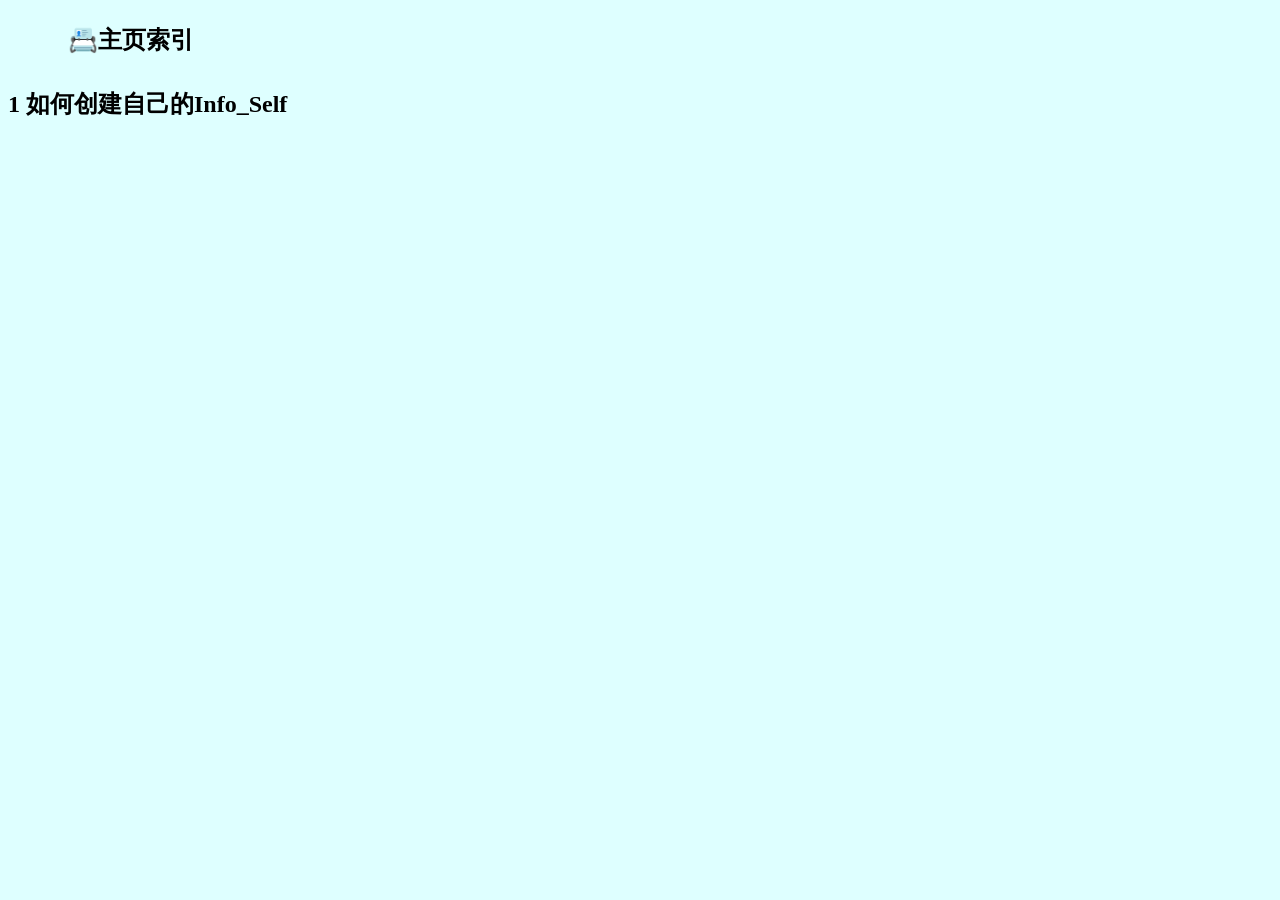
==== docs/index.html @ f38dca60 "添加介绍文件" ====
<!DOCTYPE html>
<html lang="en">
<head>
    <meta charset="UTF-8">
    <meta name="viewport" content="width=device-width, initial-scale=1.0">
    <title>Document</title>
    <link rel="stylesheet" href="index.css">
</head>
<body class="bodyStyle">

    <div class="mainBlock">
        <p class="mainStyle">📇主页索引</p>
    </div>
    
    <a href="creatInfo_Self/creatInfo_Self.html" class="linkStyle">
        <h4>1 如何创建自己的Info_Self</h4>
    </a>
    
</body>
</html>
---- docs/index.css ----
.bodyStyle {
    background-color: rgba(0, 255, 255, 0.128);
}
.mainBlock {
    width: 400px;
    margin-left: 60px;
    text-align: left;
    border-radius: 8px;
    transition: all 0.5s;
    
}

.mainBlock:hover {
    color: orange;
    transform: scale(1.05);
}
.mainStyle {
    font-size: 24px;
    font-weight: bold;
    border-top: 50px;
}   

.linkStyle {
    font-size: 24px;
    color: black;
    text-decoration: none;
    transition: all 0.1s;
}

.linkStyle:hover {
    transform: scale(1.02);
    color: orange;
    
}
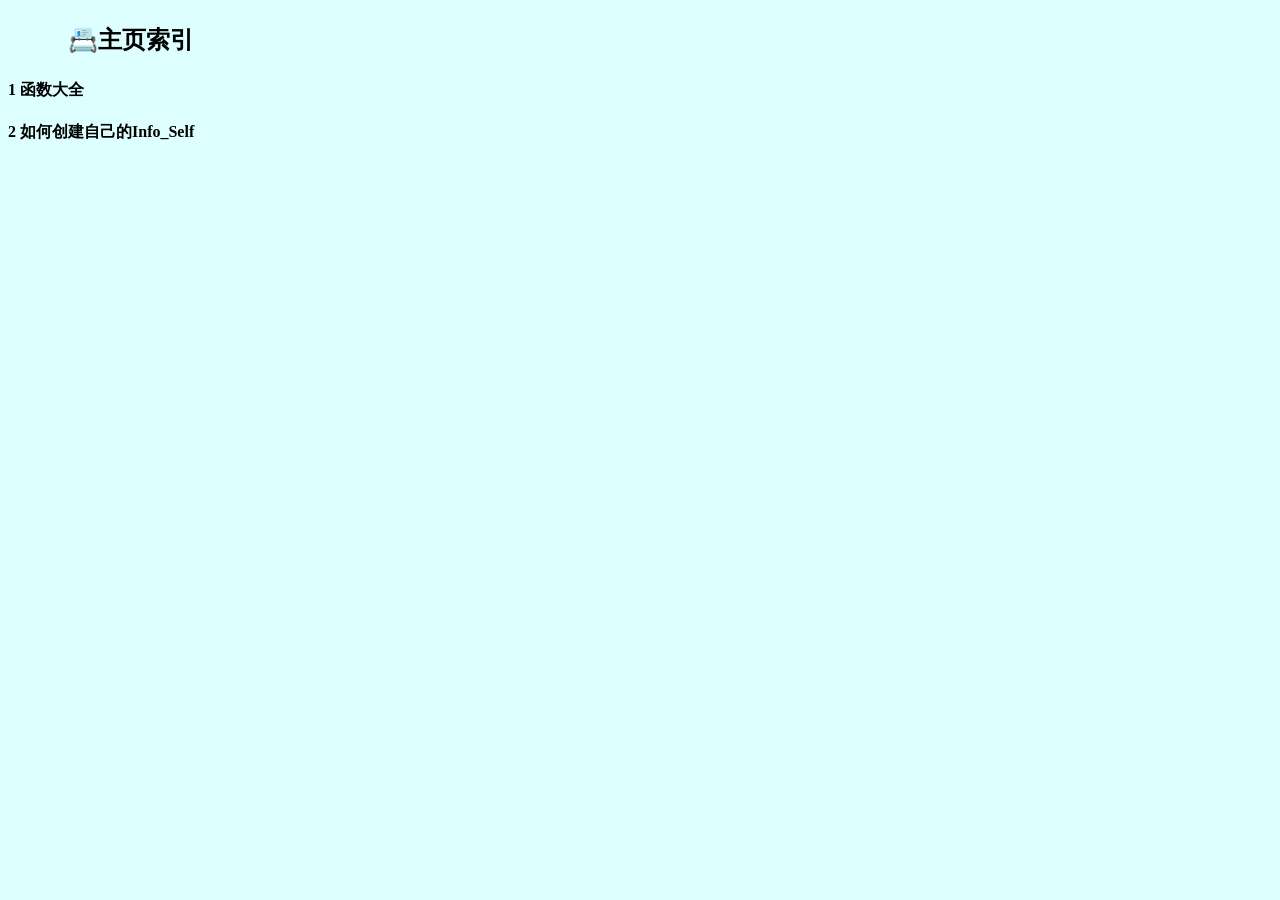
==== commit 8a9a73a2: "增加更多的介绍文件" ====
--- a/docs/index.html
+++ b/docs/index.html
@@ -12,8 +12,12 @@
         <p class="mainStyle">📇主页索引</p>
     </div>
     
-    <a href="creatInfo_Self/creatInfo_Self.html" class="linkStyle">
-        <h4>1 如何创建自己的Info_Self</h4>
+    <a href="func/index.html" class="linkStyle">
+        <h4>1 函数大全</h4>
+    </a>
+
+    <a href="creatInfo_Self/index.html" class="linkStyle">
+        <h4>2 如何创建自己的Info_Self</h4>
     </a>
     
 </body>
--- a/docs/index.css
+++ b/docs/index.css
@@ -21,7 +21,7 @@
 }   
 
 .linkStyle {
-    font-size: 24px;
+    font-size: 16px;
     color: black;
     text-decoration: none;
     transition: all 0.1s;
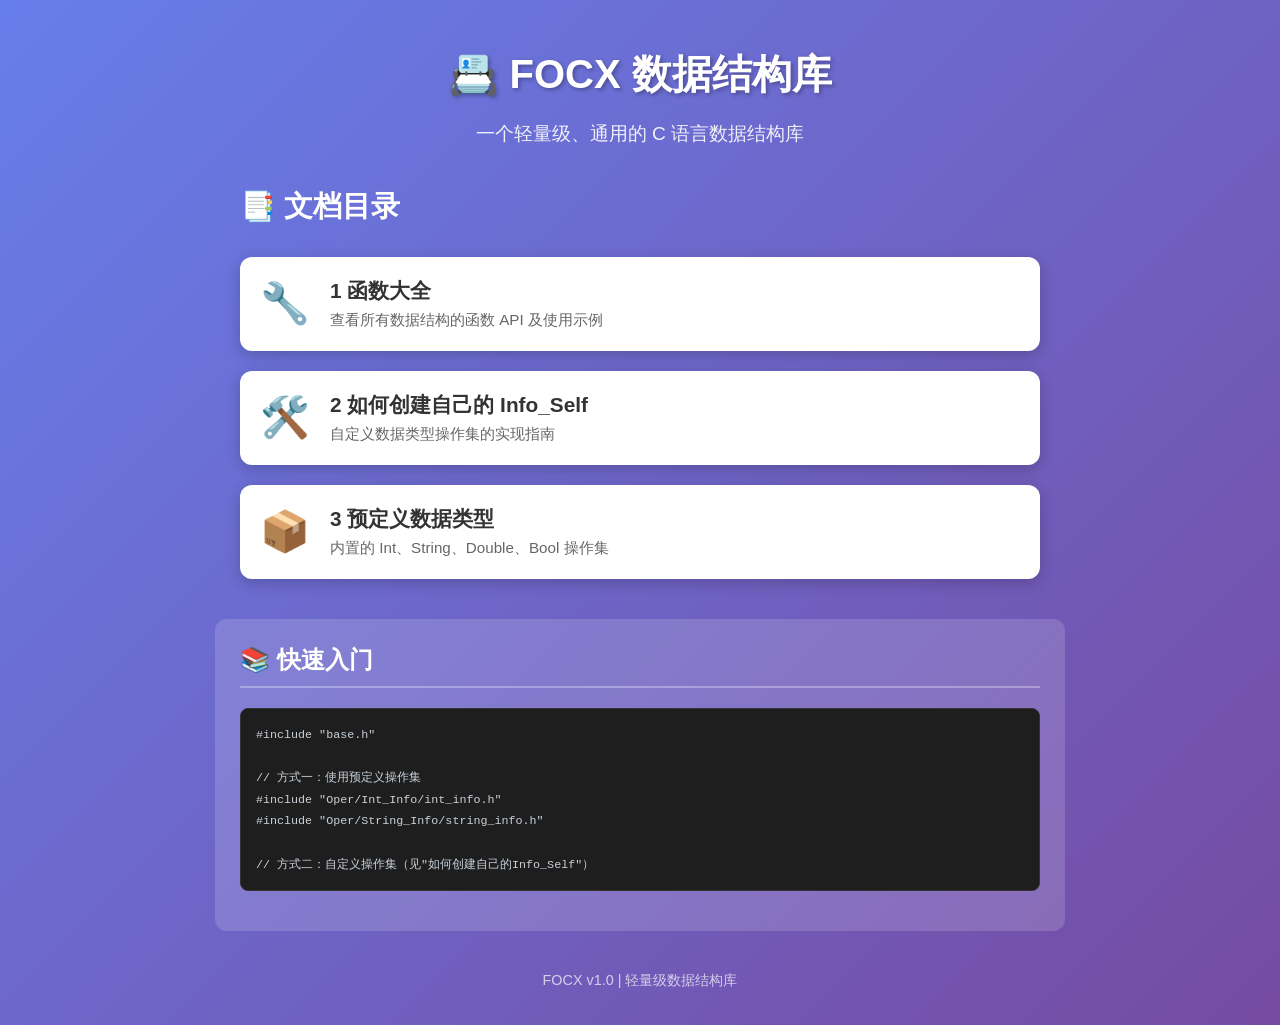
==== commit 3d6638bc: "添加有ai写的docs中的所有介绍文档, 但还有很多需要改动的地方" ====
--- a/docs/index.html
+++ b/docs/index.html
@@ -1,24 +1,73 @@
 <!DOCTYPE html>
-<html lang="en">
+<html lang="zh-CN">
 <head>
     <meta charset="UTF-8">
     <meta name="viewport" content="width=device-width, initial-scale=1.0">
-    <title>Document</title>
+    <title>FOCX 数据结构库 - 文档首页</title>
     <link rel="stylesheet" href="index.css">
+    <!-- Prism.js 代码高亮 -->
+    <link href="https://cdn.bootcdn.net/ajax/libs/prism/1.29.0/themes/prism-tomorrow.min.css" rel="stylesheet" />
 </head>
 <body class="bodyStyle">
-
+    <div class="header">
+        <h1 class="title">📇 FOCX 数据结构库</h1>
+        <p class="subtitle">一个轻量级、通用的 C 语言数据结构库</p>
+    </div>
+    
     <div class="mainBlock">
-        <p class="mainStyle">📇主页索引</p>
+        <p class="mainStyle">📑 文档目录</p>
     </div>
     
     <a href="func/index.html" class="linkStyle">
-        <h4>1 函数大全</h4>
+        <div class="menuItem">
+            <span class="menuIcon">🔧</span>
+            <div class="menuContent">
+                <h3>1 函数大全</h3>
+                <p>查看所有数据结构的函数 API 及使用示例</p>
+            </div>
+        </div>
     </a>
 
     <a href="creatInfo_Self/index.html" class="linkStyle">
-        <h4>2 如何创建自己的Info_Self</h4>
+        <div class="menuItem">
+            <span class="menuIcon">🛠️</span>
+            <div class="menuContent">
+                <h3>2 如何创建自己的 Info_Self</h3>
+                <p>自定义数据类型操作集的实现指南</p>
+            </div>
+        </div>
     </a>
-    
+
+    <a href="func/Oper/index.html" class="linkStyle">
+        <div class="menuItem">
+            <span class="menuIcon">📦</span>
+            <div class="menuContent">
+                <h3>3 预定义数据类型</h3>
+                <p>内置的 Int、String、Double、Bool 操作集</p>
+            </div>
+        </div>
+    </a>
+
+    <div class="section">
+        <h2>📚 快速入门</h2>
+        <div class="codeBlock">
+<pre class="language-c"><code>#include "base.h"
+
+// 方式一：使用预定义操作集
+#include "Oper/Int_Info/int_info.h"
+#include "Oper/String_Info/string_info.h"
+
+// 方式二：自定义操作集（见"如何创建自己的Info_Self"）</code></pre>
+        </div>
+    </div>
+
+    <div class="footer">
+        <p>FOCX v1.0 | 轻量级数据结构库</p>
+    </div>
+
+    <!-- Prism.js -->
+    <script src="https://cdn.bootcdn.net/ajax/libs/prism/1.29.0/prism.min.js"></script>
+    <script src="https://cdn.bootcdn.net/ajax/libs/prism/1.29.0/components/prism-c.min.js"></script>
+    <script src="index.js"></script>
 </body>
 </html>
--- a/docs/index.css
+++ b/docs/index.css
@@ -1,34 +1,180 @@
 .bodyStyle {
-    background-color: rgba(0, 255, 255, 0.128);
-}
-.mainBlock {
-    width: 400px;
-    margin-left: 60px;
-    text-align: left;
-    border-radius: 8px;
-    transition: all 0.5s;
-    
+    background: linear-gradient(135deg, #667eea 0%, #764ba2 100%);
+    min-height: 100vh;
+    margin: 0;
+    padding: 20px;
+    font-family: -apple-system, BlinkMacSystemFont, 'Segoe UI', Roboto, sans-serif;
 }
 
-.mainBlock:hover {
-    color: orange;
-    transform: scale(1.05);
+.header {
+    text-align: center;
+    color: white;
+    margin-bottom: 40px;
 }
+
+.title {
+    font-size: 2.5em;
+    margin-bottom: 10px;
+    text-shadow: 2px 2px 4px rgba(0,0,0,0.3);
+}
+
+.subtitle {
+    font-size: 1.2em;
+    opacity: 0.9;
+}
+
+.mainBlock {
+    max-width: 800px;
+    margin: 0 auto 30px;
+    text-align: left;
+}
+
 .mainStyle {
-    font-size: 24px;
+    font-size: 1.8em;
     font-weight: bold;
-    border-top: 50px;
-}   
+    color: white;
+    margin: 0;
+}
 
 .linkStyle {
-    font-size: 16px;
-    color: black;
+    display: block;
     text-decoration: none;
-    transition: all 0.1s;
+    max-width: 800px;
+    margin: 0 auto 20px;
 }
 
-.linkStyle:hover {
-    transform: scale(1.02);
-    color: orange;
-    
+.menuItem {
+    background: white;
+    border-radius: 12px;
+    padding: 20px;
+    display: flex;
+    align-items: center;
+    box-shadow: 0 4px 15px rgba(0,0,0,0.2);
+    transition: all 0.3s ease;
+}
+
+.menuItem:hover {
+    transform: translateY(-5px);
+    box-shadow: 0 8px 25px rgba(0,0,0,0.3);
+}
+
+.menuIcon {
+    font-size: 2.5em;
+    margin-right: 20px;
+}
+
+.menuContent h3 {
+    margin: 0 0 5px 0;
+    color: #333;
+    font-size: 1.3em;
+}
+
+.menuContent p {
+    margin: 0;
+    color: #666;
+    font-size: 0.95em;
+}
+
+.section {
+    max-width: 800px;
+    margin: 40px auto;
+    background: rgba(255,255,255,0.15);
+    border-radius: 12px;
+    padding: 25px;
+    color: white;
+}
+
+.section h2 {
+    margin-top: 0;
+    border-bottom: 2px solid rgba(255,255,255,0.3);
+    padding-bottom: 10px;
+}
+
+.codeBlock {
+    background: #1e1e1e;
+    border-radius: 8px;
+    padding: 0;
+    overflow-x: auto;
+    margin: 15px 0;
+    border: 1px solid #333;
+}
+
+.codeBlock pre {
+    margin: 0;
+    padding: 15px !important;
+    font-family: 'Consolas', 'Monaco', 'Fira Code', monospace;
+    font-size: 0.9em;
+    color: #c9d1d9;
+    line-height: 1.5;
+    background: transparent !important;
+}
+
+.codeBlock code {
+    background: transparent !important;
+    padding: 0 !important;
+    font-size: inherit;
+    color: inherit;
+}
+
+/* Prism.js 覆盖样式 */
+.token.comment,
+.token.prolog,
+.token.doctype,
+.token.cdata {
+    color: #6a737d !important;
+}
+
+.token.punctuation {
+    color: #c9d1d9 !important;
+}
+
+.token.property,
+.token.tag,
+.token.boolean,
+.token.number,
+.token.constant,
+.token.symbol,
+.token.deleted {
+    color: #f97583 !important;
+}
+
+.token.selector,
+.token.attr-name,
+.token.string,
+.token.char,
+.token.builtin,
+.token.inserted {
+    color: #9ecbff !important;
+}
+
+.token.operator,
+.token.entity,
+.token.url,
+.language-css .token.string,
+.style .token.string {
+    color: #79b8ff !important;
+}
+
+.token.atrule,
+.token.attr-value,
+.token.keyword {
+    color: #f9826c !important;
+}
+
+.token.function,
+.token.class-name {
+    color: #b392f0 !important;
+}
+
+.token.regex,
+.token.important,
+.token.variable {
+    color: #ffab70 !important;
+}
+
+.footer {
+    text-align: center;
+    color: rgba(255,255,255,0.7);
+    margin-top: 40px;
+    font-size: 0.9em;
 }
